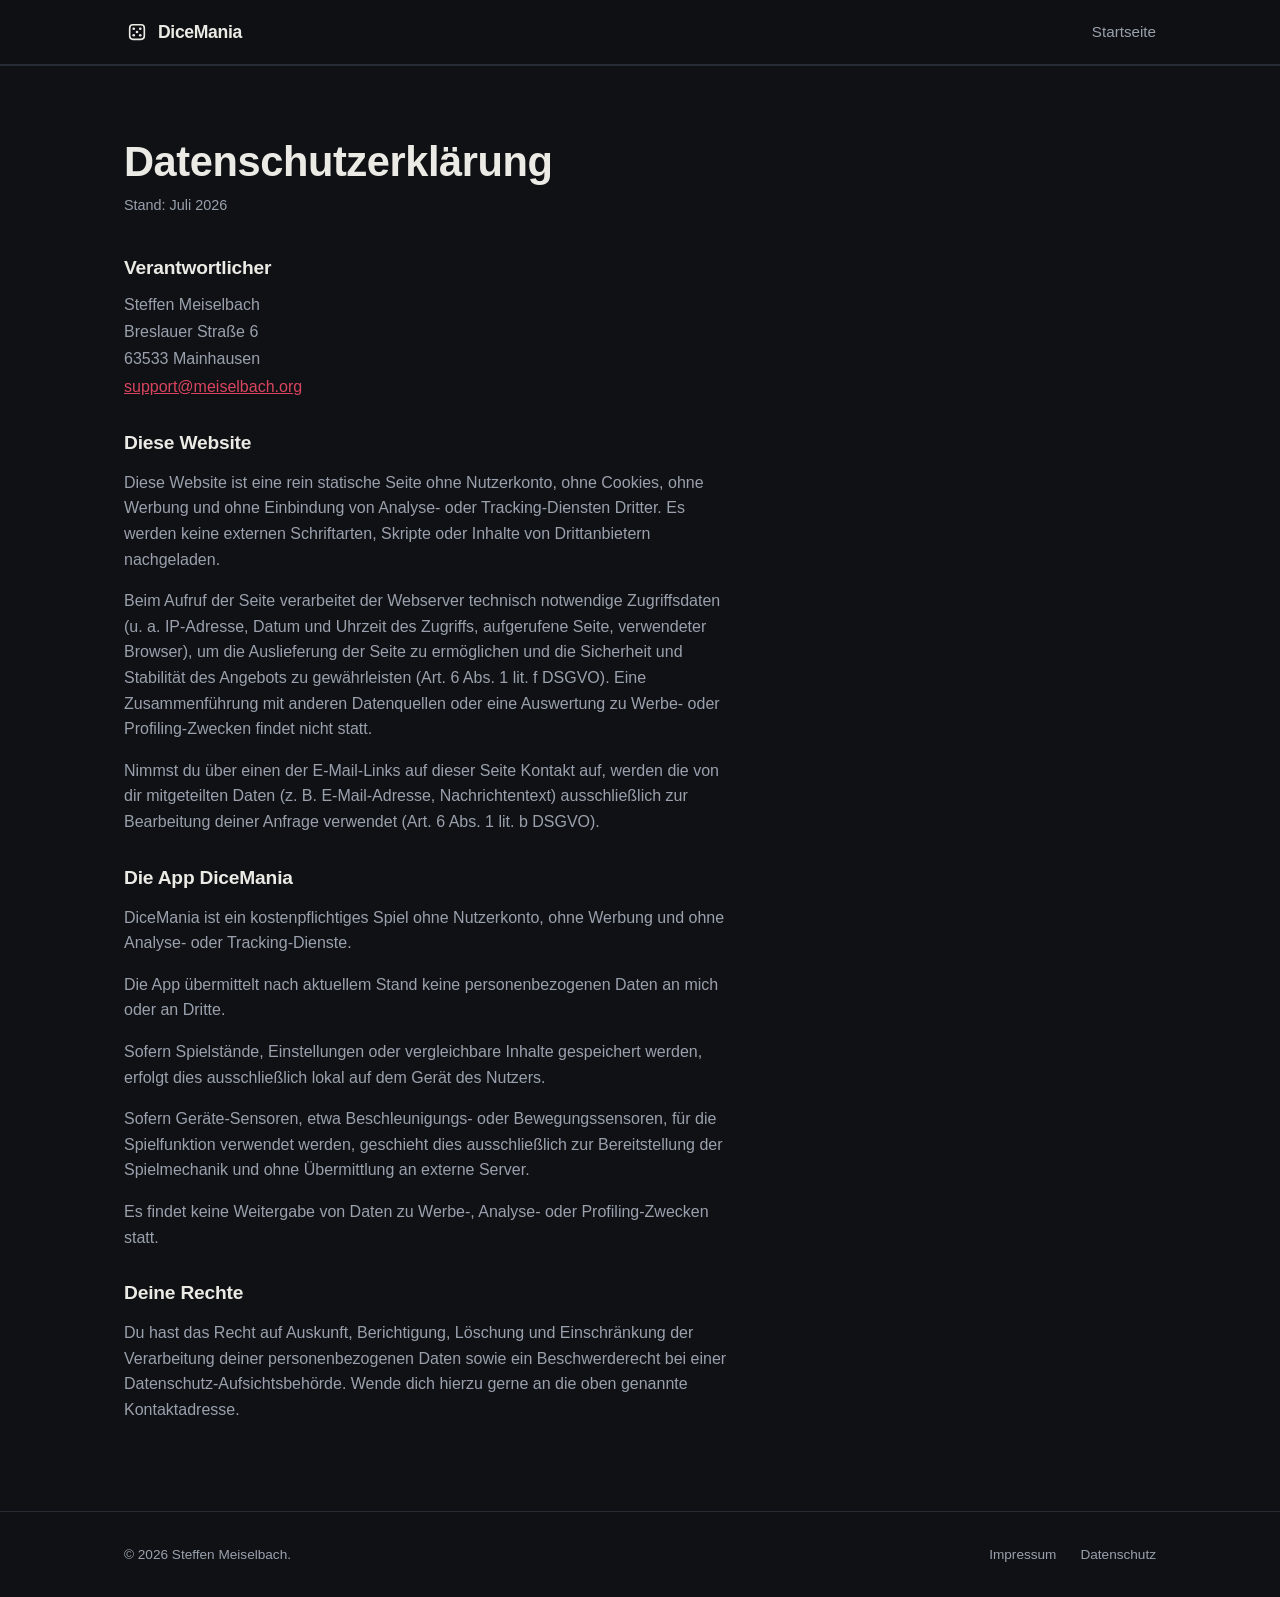
==== datenschutz.html @ 477c185d "Initial commit: static DiceMania homepage with Impressum and Datenschutz Plain HTML/CSS/JS site desc" ====
<!DOCTYPE html>
<html lang="de">
<head>
<meta charset="UTF-8">
<meta name="viewport" content="width=device-width, initial-scale=1.0">
<title>Datenschutzerklärung — DiceMania</title>
<meta name="description" content="Datenschutzerklärung für die DiceMania-Website und die DiceMania-App.">
<link rel="icon" href="favicon.svg" type="image/svg+xml">
<link rel="stylesheet" href="styles.css">
</head>
<body>

<a class="skip-link" href="#main">Zum Inhalt springen</a>

<header class="site-header">
  <div class="wrap header-inner">
    <a href="index.html" class="logo">
      <svg class="logo-dice" viewBox="0 0 32 32" aria-hidden="true">
        <rect x="7" y="7" width="18" height="18" rx="4" fill="none" stroke="currentColor" stroke-width="2"/>
        <circle cx="12" cy="12" r="1.6" fill="currentColor"/>
        <circle cx="20" cy="12" r="1.6" fill="currentColor"/>
        <circle cx="16" cy="16" r="1.6" fill="currentColor"/>
        <circle cx="12" cy="20" r="1.6" fill="currentColor"/>
        <circle cx="20" cy="20" r="1.6" fill="currentColor"/>
      </svg>
      DiceMania
    </a>
    <nav class="primary-nav">
      <a href="index.html">Startseite</a>
    </nav>
  </div>
</header>

<main id="main">
  <section class="section legal">
    <div class="wrap">
      <h1>Datenschutzerklärung</h1>
      <p class="updated">Stand: Juli 2026</p>

      <h2>Verantwortlicher</h2>
      <address>
        Steffen Meiselbach<br>
        Breslauer Straße 6<br>
        63533 Mainhausen<br>
        <a href="mailto:support@meiselbach.org">support@meiselbach.org</a>
      </address>

      <h2>Diese Website</h2>
      <p>
        Diese Website ist eine rein statische Seite ohne Nutzerkonto,
        ohne Cookies, ohne Werbung und ohne Einbindung von
        Analyse- oder Tracking-Diensten Dritter. Es werden keine externen
        Schriftarten, Skripte oder Inhalte von Drittanbietern nachgeladen.
      </p>
      <p>
        Beim Aufruf der Seite verarbeitet der Webserver technisch
        notwendige Zugriffsdaten (u. a. IP-Adresse, Datum und Uhrzeit des
        Zugriffs, aufgerufene Seite, verwendeter Browser), um die Auslieferung
        der Seite zu ermöglichen und die Sicherheit und Stabilität des
        Angebots zu gewährleisten (Art. 6 Abs. 1 lit. f DSGVO). Eine
        Zusammenführung mit anderen Datenquellen oder eine Auswertung zu
        Werbe- oder Profiling-Zwecken findet nicht statt.
      </p>
      <p>
        Nimmst du über einen der E-Mail-Links auf dieser Seite Kontakt auf,
        werden die von dir mitgeteilten Daten (z. B. E-Mail-Adresse,
        Nachrichtentext) ausschließlich zur Bearbeitung deiner Anfrage
        verwendet (Art. 6 Abs. 1 lit. b DSGVO).
      </p>

      <h2>Die App DiceMania</h2>
      <p>
        DiceMania ist ein kostenpflichtiges Spiel ohne Nutzerkonto, ohne
        Werbung und ohne Analyse- oder Tracking-Dienste.
      </p>
      <p>
        Die App übermittelt nach aktuellem Stand keine personenbezogenen
        Daten an mich oder an Dritte.
      </p>
      <p>
        Sofern Spielstände, Einstellungen oder vergleichbare Inhalte
        gespeichert werden, erfolgt dies ausschließlich lokal auf dem Gerät
        des Nutzers.
      </p>
      <p>
        Sofern Geräte-Sensoren, etwa Beschleunigungs- oder
        Bewegungssensoren, für die Spielfunktion verwendet werden, geschieht
        dies ausschließlich zur Bereitstellung der Spielmechanik und ohne
        Übermittlung an externe Server.
      </p>
      <p>
        Es findet keine Weitergabe von Daten zu Werbe-, Analyse- oder
        Profiling-Zwecken statt.
      </p>

      <h2>Deine Rechte</h2>
      <p>
        Du hast das Recht auf Auskunft, Berichtigung, Löschung und
        Einschränkung der Verarbeitung deiner personenbezogenen Daten sowie
        ein Beschwerderecht bei einer Datenschutz-Aufsichtsbehörde. Wende
        dich hierzu gerne an die oben genannte Kontaktadresse.
      </p>
    </div>
  </section>
</main>

<footer class="site-footer">
  <div class="wrap footer-inner">
    <p>&copy; <span id="year">2026</span> Steffen Meiselbach.</p>
    <nav class="footer-links">
      <a href="impressum.html">Impressum</a>
      <a href="datenschutz.html">Datenschutz</a>
    </nav>
  </div>
</footer>

<script src="script.js"></script>
</body>
</html>
---- styles.css ----
:root {
  --bg: #0f1115;
  --bg-raised: #171a20;
  --border: #262b34;
  --text: #eceae4;
  --text-dim: #9aa1ad;
  --accent: #d9455f;
  --accent-dim: #7a2734;
  --radius: 14px;
  --max-width: 1080px;
  --space: clamp(1rem, 2vw, 1.5rem);
}

* { box-sizing: border-box; }

html {
  scroll-behavior: smooth;
}

body {
  margin: 0;
  background: var(--bg);
  color: var(--text);
  font-family: -apple-system, BlinkMacSystemFont, "Segoe UI", Roboto, "Helvetica Neue", Arial, sans-serif;
  line-height: 1.6;
  -webkit-font-smoothing: antialiased;
}

.wrap {
  max-width: var(--max-width);
  margin: 0 auto;
  padding: 0 var(--space);
}

.sr-only {
  position: absolute;
  width: 1px; height: 1px;
  overflow: hidden;
  clip: rect(0 0 0 0);
}

.skip-link {
  position: absolute;
  left: -999px;
  top: 0;
  background: var(--accent);
  color: #1a0a0d;
  padding: 0.5rem 1rem;
  z-index: 100;
}
.skip-link:focus {
  left: var(--space);
  top: var(--space);
}

a { color: var(--accent); }

h1, h2, h3 {
  line-height: 1.15;
  font-weight: 700;
  letter-spacing: -0.01em;
}

h2 {
  font-size: clamp(1.6rem, 3vw, 2.2rem);
  margin: 0 0 2rem;
}

/* Header */

.site-header {
  position: sticky;
  top: 0;
  z-index: 50;
  background: rgba(15, 17, 21, 0.9);
  backdrop-filter: blur(8px);
  border-bottom: 1px solid var(--border);
}

.header-inner {
  display: flex;
  align-items: center;
  justify-content: space-between;
  height: 64px;
}

.logo {
  display: flex;
  align-items: center;
  gap: 0.5rem;
  font-weight: 700;
  font-size: 1.1rem;
  color: var(--text);
  text-decoration: none;
  letter-spacing: -0.02em;
}

.logo-dice {
  width: 26px;
  height: 26px;
  flex-shrink: 0;
}

.primary-nav {
  display: flex;
  align-items: center;
  gap: 1.75rem;
}

.primary-nav a {
  color: var(--text-dim);
  text-decoration: none;
  font-size: 0.95rem;
}

.primary-nav a:hover,
.primary-nav a:focus-visible {
  color: var(--text);
}

.nav-toggle {
  display: none;
  flex-direction: column;
  justify-content: center;
  gap: 5px;
  width: 36px;
  height: 36px;
  background: none;
  border: none;
  cursor: pointer;
}
.nav-toggle span {
  display: block;
  height: 2px;
  background: var(--text);
  border-radius: 2px;
}

@media (max-width: 700px) {
  .nav-toggle { display: flex; }

  .primary-nav {
    position: absolute;
    top: 64px;
    left: 0;
    right: 0;
    background: var(--bg-raised);
    border-bottom: 1px solid var(--border);
    flex-direction: column;
    align-items: flex-start;
    gap: 0;
    max-height: 0;
    overflow: hidden;
    transition: max-height 0.25s ease;
  }
  .primary-nav.is-open {
    max-height: 320px;
  }
  .primary-nav a {
    width: 100%;
    padding: 1rem var(--space);
    border-top: 1px solid var(--border);
  }
}

/* Hero */

.hero {
  padding: clamp(4rem, 12vh, 8rem) 0 clamp(3rem, 8vh, 5rem);
}

.eyebrow {
  color: var(--accent);
  text-transform: uppercase;
  letter-spacing: 0.12em;
  font-size: 0.8rem;
  font-weight: 600;
  margin: 0 0 1rem;
}

.hero h1 {
  font-size: clamp(2.2rem, 5.5vw, 3.6rem);
  margin: 0 0 1.25rem;
  max-width: 20ch;
}

.hero-sub {
  color: var(--text-dim);
  font-size: clamp(1rem, 1.3vw, 1.15rem);
  max-width: 60ch;
  margin: 0 0 2.25rem;
}

.hero-actions {
  display: flex;
  flex-wrap: wrap;
  gap: 1rem;
}

.btn {
  display: inline-block;
  text-decoration: none;
  font-weight: 600;
  border-radius: 8px;
  padding: 0.8rem 1.5rem;
  font-size: 0.98rem;
  transition: transform 0.15s ease, background 0.15s ease, border-color 0.15s ease;
}

.btn-primary {
  background: var(--accent);
  color: #1a0a0d;
}
.btn-primary:hover { background: #e8687d; }

.btn-ghost {
  color: var(--text);
  border: 1px solid var(--border);
}
.btn-ghost:hover { border-color: var(--accent-dim); }

/* Sections */

.section {
  padding: clamp(3rem, 8vh, 5rem) 0;
  border-top: 1px solid var(--border);
}

.section p {
  color: var(--text-dim);
  max-width: 68ch;
  font-size: 1.05rem;
}
.section p + p { margin-top: 1.25rem; }

/* Feature grid */

.feature-grid {
  display: grid;
  grid-template-columns: repeat(auto-fit, minmax(260px, 1fr));
  gap: 1.5rem;
}

.feature-card {
  background: var(--bg-raised);
  border: 1px solid var(--border);
  border-radius: var(--radius);
  padding: 1.75rem;
}

.feature-icon {
  width: 36px;
  height: 36px;
  color: var(--accent);
  margin-bottom: 1rem;
}

.feature-card h3 {
  font-size: 1.05rem;
  margin: 0 0 0.6rem;
}

.feature-card p {
  color: var(--text-dim);
  margin: 0;
  font-size: 0.95rem;
}

/* Rules list */

.rules-steps {
  list-style: none;
  margin: 0;
  padding: 0;
  display: grid;
  grid-template-columns: repeat(auto-fit, minmax(220px, 1fr));
  gap: 2rem;
}

.step-num {
  display: block;
  color: var(--accent-dim);
  font-weight: 700;
  font-size: 0.9rem;
  letter-spacing: 0.05em;
  margin-bottom: 0.75rem;
}

.rules-steps h3 {
  font-size: 1.1rem;
  margin: 0 0 0.5rem;
}

.rules-steps p {
  color: var(--text-dim);
  font-size: 0.95rem;
  margin: 0;
}

/* Support */

.support {
  text-align: center;
}

.support p {
  margin-left: auto;
  margin-right: auto;
}

/* Legal pages */

.legal h1 {
  font-size: clamp(1.8rem, 4vw, 2.6rem);
  margin: 0 0 0.5rem;
}

.legal .updated {
  color: var(--text-dim);
  font-size: 0.9rem;
  margin: 0 0 2.5rem;
}

.legal h2 {
  font-size: 1.2rem;
  margin: 2rem 0 0.75rem;
}

.legal p {
  color: var(--text-dim);
  max-width: 68ch;
  font-size: 1rem;
}
.legal p + p { margin-top: 1rem; }

.legal address {
  font-style: normal;
  color: var(--text-dim);
  line-height: 1.7;
}

/* Footer */

.site-footer {
  border-top: 1px solid var(--border);
  padding: 2rem 0;
}

.footer-inner {
  display: flex;
  flex-wrap: wrap;
  gap: 1rem 2rem;
  align-items: center;
  justify-content: space-between;
}

.site-footer p {
  color: var(--text-dim);
  font-size: 0.85rem;
  margin: 0;
}

.footer-links {
  display: flex;
  gap: 1.5rem;
}

.footer-links a {
  color: var(--text-dim);
  font-size: 0.85rem;
  text-decoration: none;
}
.footer-links a:hover,
.footer-links a:focus-visible {
  color: var(--text);
}

/* Reveal-on-scroll */

.reveal {
  opacity: 0;
  transform: translateY(12px);
  transition: opacity 0.5s ease, transform 0.5s ease;
}
.reveal.is-visible {
  opacity: 1;
  transform: translateY(0);
}

@media (prefers-reduced-motion: reduce) {
  html { scroll-behavior: auto; }
  .reveal {
    opacity: 1;
    transform: none;
    transition: none;
  }
  .btn, .primary-nav {
    transition: none;
  }
}
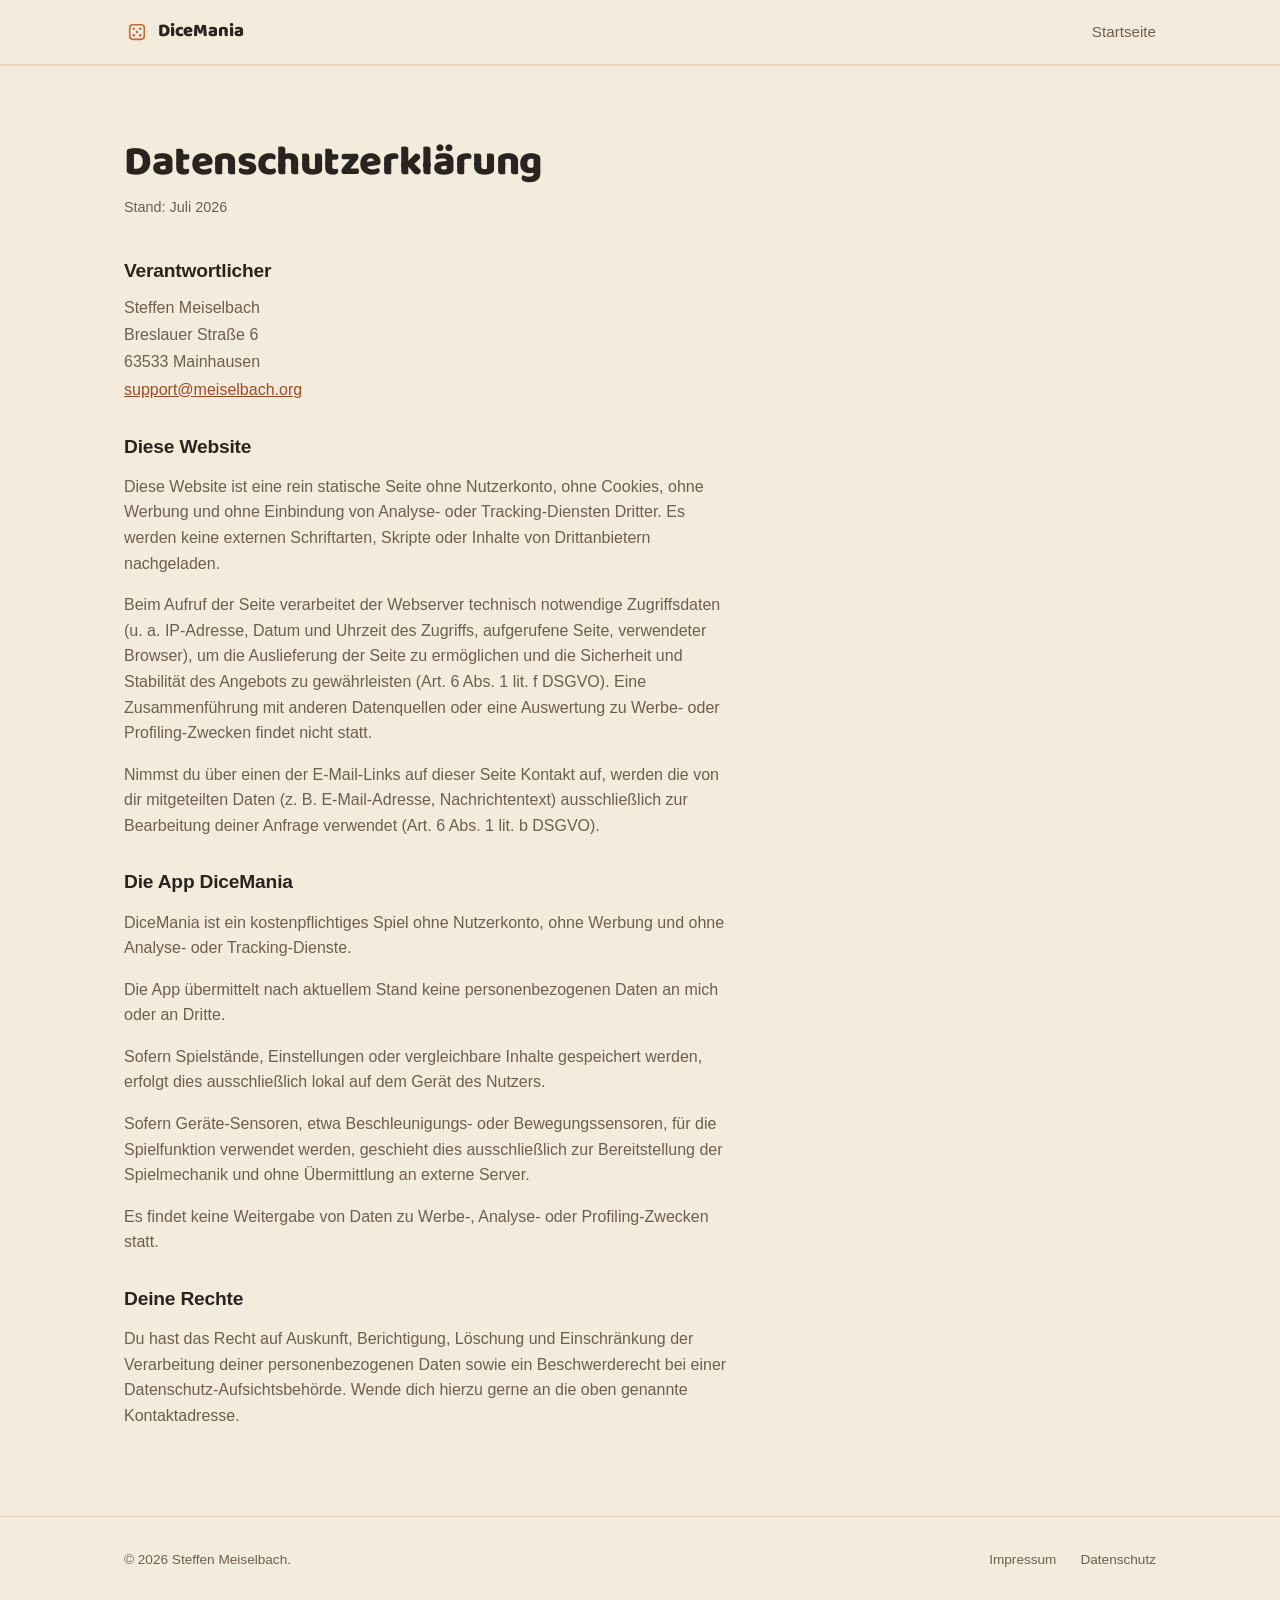
==== commit fe84ca98: "Redesign to match DiceMania's app theme: terracotta, warm pastel palette Replace the previous dark, " ====
--- a/datenschutz.html
+++ b/datenschutz.html
@@ -6,6 +6,8 @@
 <title>Datenschutzerklärung — DiceMania</title>
 <meta name="description" content="Datenschutzerklärung für die DiceMania-Website und die DiceMania-App.">
 <link rel="icon" href="favicon.svg" type="image/svg+xml">
+<meta name="theme-color" content="#f3ecdc">
+<link rel="preload" href="fonts/Baloo2-ExtraBold.ttf" as="font" type="font/ttf" crossorigin>
 <link rel="stylesheet" href="styles.css">
 </head>
 <body>
--- a/styles.css
+++ b/styles.css
@@ -1,14 +1,32 @@
+/* Baloo 2 (SIL Open Font License, siehe fonts/OFL.txt) — dieselbe
+   Display-Schrift wie in der DiceMania-App, dort ebenfalls nur für
+   Überschriften/Zahlen statt für Fließtext eingesetzt. */
+@font-face {
+  font-family: 'Baloo 2';
+  src: url('fonts/Baloo2-ExtraBold.ttf') format('truetype');
+  font-weight: 700;
+  font-style: normal;
+  font-display: swap;
+}
+
 :root {
-  --bg: #0f1115;
-  --bg-raised: #171a20;
-  --border: #262b34;
-  --text: #eceae4;
-  --text-dim: #9aa1ad;
-  --accent: #d9455f;
-  --accent-dim: #7a2734;
-  --radius: 14px;
+  /* Direkt aus dem App-Theme übernommen (lib/ui/theme/app_theme.dart /
+     semantic_colors.dart), damit Website und App wie derselbe Ort wirken. */
+  --bg: #f3ecdc;
+  --bg-card: #fffbf2;
+  --border: #e4d5b7;
+  --text: #2a2420;
+  --text-dim: #6e5f4c;
+  --accent: #c2693d;
+  --accent-hover: #a8542e;
+  --accent-link: #9c4b29;
+  --accent-soft: #ecd3be;
+  --gold: #e3a94b;
+  --sage: #6e9575;
+  --radius: 16px;
   --max-width: 1080px;
   --space: clamp(1rem, 2vw, 1.5rem);
+  --font-display: 'Baloo 2', -apple-system, BlinkMacSystemFont, "Segoe UI", Roboto, sans-serif;
 }
 
 * { box-sizing: border-box; }
@@ -44,7 +62,7 @@
   left: -999px;
   top: 0;
   background: var(--accent);
-  color: #1a0a0d;
+  color: #fff;
   padding: 0.5rem 1rem;
   z-index: 100;
 }
@@ -53,12 +71,18 @@
   top: var(--space);
 }
 
-a { color: var(--accent); }
+a {
+  color: var(--accent-link);
+}
 
 h1, h2, h3 {
-  line-height: 1.15;
+  line-height: 1.2;
   font-weight: 700;
   letter-spacing: -0.01em;
+}
+
+h1, h2 {
+  font-family: var(--font-display);
 }
 
 h2 {
@@ -72,7 +96,7 @@
   position: sticky;
   top: 0;
   z-index: 50;
-  background: rgba(15, 17, 21, 0.9);
+  background: rgba(243, 236, 220, 0.9);
   backdrop-filter: blur(8px);
   border-bottom: 1px solid var(--border);
 }
@@ -88,17 +112,19 @@
   display: flex;
   align-items: center;
   gap: 0.5rem;
-  font-weight: 700;
-  font-size: 1.1rem;
+  font-family: var(--font-display);
+  font-weight: 700;
+  font-size: 1.15rem;
   color: var(--text);
   text-decoration: none;
-  letter-spacing: -0.02em;
+  letter-spacing: -0.01em;
 }
 
 .logo-dice {
   width: 26px;
   height: 26px;
   flex-shrink: 0;
+  color: var(--accent);
 }
 
 .primary-nav {
@@ -115,7 +141,7 @@
 
 .primary-nav a:hover,
 .primary-nav a:focus-visible {
-  color: var(--text);
+  color: var(--accent-link);
 }
 
 .nav-toggle {
@@ -144,7 +170,7 @@
     top: 64px;
     left: 0;
     right: 0;
-    background: var(--bg-raised);
+    background: var(--bg-card);
     border-bottom: 1px solid var(--border);
     flex-direction: column;
     align-items: flex-start;
@@ -170,11 +196,11 @@
 }
 
 .eyebrow {
-  color: var(--accent);
+  color: var(--accent-link);
   text-transform: uppercase;
   letter-spacing: 0.12em;
   font-size: 0.8rem;
-  font-weight: 600;
+  font-weight: 700;
   margin: 0 0 1rem;
 }
 
@@ -200,24 +226,30 @@
 .btn {
   display: inline-block;
   text-decoration: none;
-  font-weight: 600;
-  border-radius: 8px;
+  font-weight: 700;
+  border-radius: 10px;
   padding: 0.8rem 1.5rem;
   font-size: 0.98rem;
-  transition: transform 0.15s ease, background 0.15s ease, border-color 0.15s ease;
+  transition: background 0.15s ease, border-color 0.15s ease, color 0.15s ease;
 }
 
 .btn-primary {
   background: var(--accent);
-  color: #1a0a0d;
-}
-.btn-primary:hover { background: #e8687d; }
+  /* Weiß auf Terrakotta misst rein rechnerisch nur ~3,9:1 Kontrast — dieselbe
+     Abwägung wie im App-Theme (dort per CEO-Entscheidung akzeptiert), hier
+     durch denselben fetten Schriftschnitt abgefedert statt die App-Akzentfarbe
+     zu verwässern. */
+  color: #fff;
+}
+.btn-primary:hover,
+.btn-primary:focus-visible { background: var(--accent-hover); }
 
 .btn-ghost {
   color: var(--text);
-  border: 1px solid var(--border);
-}
-.btn-ghost:hover { border-color: var(--accent-dim); }
+  border: 1.5px solid var(--border);
+}
+.btn-ghost:hover,
+.btn-ghost:focus-visible { border-color: var(--accent); color: var(--accent-link); }
 
 /* Sections */
 
@@ -242,10 +274,11 @@
 }
 
 .feature-card {
-  background: var(--bg-raised);
+  background: var(--bg-card);
   border: 1px solid var(--border);
   border-radius: var(--radius);
   padding: 1.75rem;
+  box-shadow: 0 2px 12px rgba(42, 36, 32, 0.05);
 }
 
 .feature-icon {
@@ -254,6 +287,8 @@
   color: var(--accent);
   margin-bottom: 1rem;
 }
+.feature-icon--gold { color: var(--gold); }
+.feature-icon--sage { color: var(--sage); }
 
 .feature-card h3 {
   font-size: 1.05rem;
@@ -279,9 +314,10 @@
 
 .step-num {
   display: block;
-  color: var(--accent-dim);
-  font-weight: 700;
-  font-size: 0.9rem;
+  font-family: var(--font-display);
+  color: var(--accent);
+  font-weight: 700;
+  font-size: 0.95rem;
   letter-spacing: 0.05em;
   margin-bottom: 0.75rem;
 }
@@ -322,6 +358,7 @@
 }
 
 .legal h2 {
+  font-family: inherit;
   font-size: 1.2rem;
   margin: 2rem 0 0.75rem;
 }
@@ -338,6 +375,8 @@
   color: var(--text-dim);
   line-height: 1.7;
 }
+
+.legal address a { color: var(--accent-link); }
 
 /* Footer */
 
@@ -372,7 +411,7 @@
 }
 .footer-links a:hover,
 .footer-links a:focus-visible {
-  color: var(--text);
+  color: var(--accent-link);
 }
 
 /* Reveal-on-scroll */
